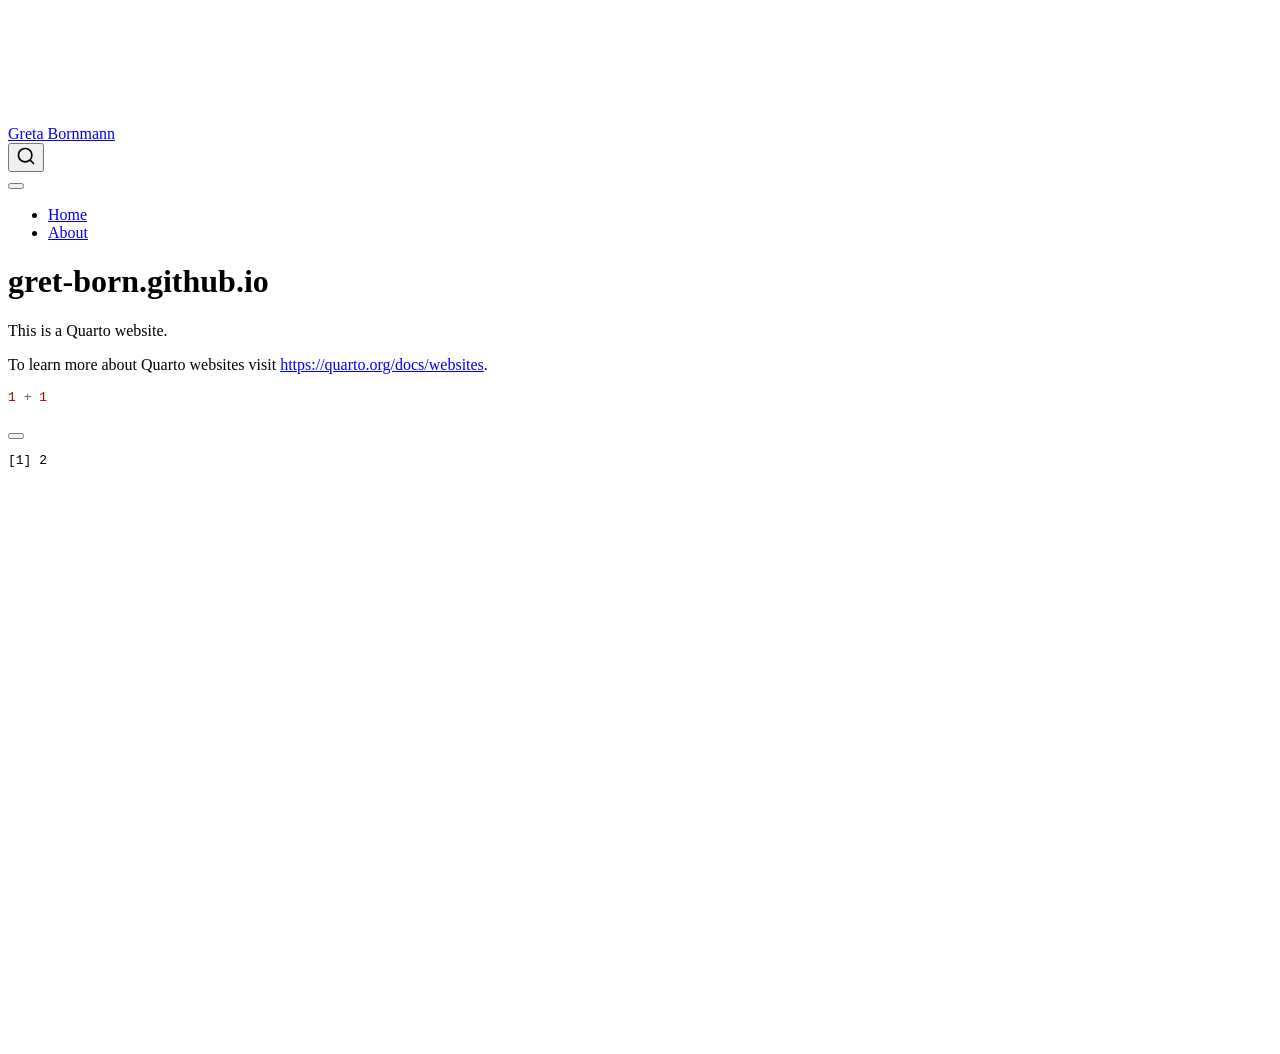
==== docs/index.html @ 723dad9a "Initial commit" ====
<!DOCTYPE html>
<html xmlns="http://www.w3.org/1999/xhtml" lang="en" xml:lang="en"><head>

<meta charset="utf-8">
<meta name="generator" content="quarto-1.10.18">

<meta name="viewport" content="width=device-width, initial-scale=1.0, user-scalable=yes">


<title>gret-born.github.io – Greta Bornmann</title>
<style>
/* Default styles provided by pandoc.
** See https://pandoc.org/MANUAL.html#variables-for-html for config info.
*/
span.smallcaps{font-variant: small-caps;}
div.columns{display: flex; gap: 1.5em;}
div.column{flex: auto;}
@media screen {
div.columns{gap: min(4vw, 1.5em);}
div.column{overflow-x: auto;}
}
div.hanging-indent{margin-left: 1.5em; text-indent: -1.5em;}
ul.task-list{list-style: none;}
ul.task-list li input[type="checkbox"] {
  width: 0.8em;
  margin: 0 0.8em 0.2em -1em; /* quarto-specific, see https://github.com/quarto-dev/quarto-cli/issues/4556 */ 
  vertical-align: middle;
}
/* CSS for syntax highlighting */
html { -webkit-text-size-adjust: 100%; }
pre > code.sourceCode { white-space: pre; position: relative; }
pre > code.sourceCode > span { display: inline-block; line-height: 1.25; }
pre > code.sourceCode > span:empty { height: 1.2em; }
.sourceCode { overflow: visible; }
code.sourceCode > span { color: inherit; text-decoration: inherit; }
div.sourceCode { margin: 1em 0; }
pre.sourceCode { margin: 0; }
@media screen {
div.sourceCode { overflow: auto; }
}
@media print {
pre > code.sourceCode { white-space: pre-wrap; }
pre > code.sourceCode > span { text-indent: -5em; padding-left: 5em; }
}
pre.numberSource code
  { counter-reset: source-line 0; }
pre.numberSource code > span
  { position: relative; left: -4em; counter-increment: source-line; }
pre.numberSource code > span > a:first-child::before
  { content: counter(source-line);
    position: relative; left: -1em; text-align: right; vertical-align: baseline;
    border: none; display: inline-block;
    -webkit-touch-callout: none; -webkit-user-select: none;
    -khtml-user-select: none; -moz-user-select: none;
    -ms-user-select: none; user-select: none;
    padding: 0 4px; width: 4em;
  }
pre.numberSource { margin-left: 3em;  padding-left: 4px; }
div.sourceCode
  {   }
@media screen {
pre > code.sourceCode > span > a:first-child::before { text-decoration: underline; }
}
</style>


<script src="site_libs/quarto-nav/quarto-nav.js"></script>
<script src="site_libs/quarto-nav/headroom.min.js"></script>
<script src="site_libs/clipboard/clipboard.min.js"></script>
<script src="site_libs/quarto-search/autocomplete.umd.js"></script>
<script src="site_libs/quarto-search/fuse.min.js"></script>
<script src="site_libs/quarto-search/quarto-search.js"></script>
<meta name="quarto:offset" content="./">
<script src="site_libs/quarto-html/quarto.js" type="module"></script>
<script src="site_libs/quarto-html/tabsets/tabsets.js" type="module"></script>
<script src="site_libs/quarto-html/popper.min.js"></script>
<script src="site_libs/quarto-html/tippy.umd.min.js"></script>
<script src="site_libs/quarto-html/anchor.min.js"></script>
<link href="site_libs/quarto-html/tippy.css" rel="stylesheet">
<link href="site_libs/quarto-html/quarto-syntax-highlighting-64a204ab8560d761af7679ceaba22944.css" rel="stylesheet" id="quarto-text-highlighting-styles">
<script src="site_libs/bootstrap/bootstrap.min.js"></script>
<link href="site_libs/bootstrap/bootstrap-icons.css" rel="stylesheet">
<link href="site_libs/bootstrap/bootstrap-172ba59bd5e0b52282274ba0c0cc16fc.min.css" rel="stylesheet" append-hash="true" id="quarto-bootstrap" data-mode="light">
<script id="quarto-search-options" type="application/json">{
  "location": "navbar",
  "copy-button": false,
  "collapse-after": 3,
  "panel-placement": "end",
  "type": "overlay",
  "limit": 50,
  "keyboard-shortcut": [
    "f",
    "/",
    "s"
  ],
  "show-item-context": false,
  "language": {
    "search-no-results-text": "No results",
    "search-matching-documents-text": "matching documents",
    "search-copy-link-title": "Copy link to search",
    "search-hide-matches-text": "Hide additional matches",
    "search-more-match-text": "more match in this document",
    "search-more-matches-text": "more matches in this document",
    "search-clear-button-title": "Clear",
    "search-text-placeholder": "",
    "search-detached-cancel-button-title": "Cancel",
    "search-submit-button-title": "Submit",
    "search-label": "Search"
  }
}</script>


<link rel="stylesheet" href="styles.css">
</head>

<body class="nav-fixed quarto-light">

<div id="quarto-search-results"></div>
  <header id="quarto-header" class="headroom fixed-top">
    <nav class="navbar navbar-expand-lg " data-bs-theme="dark">
      <div class="navbar-container container-fluid">
      <div class="navbar-brand-container mx-auto">
    <a class="navbar-brand" href="./index.html">
    <span class="navbar-title">Greta Bornmann</span>
    </a>
  </div>
            <div id="quarto-search" class="" title="Search"></div>
          <button class="navbar-toggler" type="button" data-bs-toggle="collapse" data-bs-target="#navbarCollapse" aria-controls="navbarCollapse" role="menu" aria-expanded="false" aria-label="Toggle navigation" onclick="if (window.quartoToggleHeadroom) { window.quartoToggleHeadroom(); }">
  <span class="navbar-toggler-icon"></span>
</button>
          <div class="collapse navbar-collapse" id="navbarCollapse">
            <ul class="navbar-nav navbar-nav-scroll me-auto">
  <li class="nav-item">
    <a class="nav-link active" href="./index.html" aria-current="page"> 
<span class="menu-text">Home</span></a>
  </li>  
  <li class="nav-item">
    <a class="nav-link" href="./about.html"> 
<span class="menu-text">About</span></a>
  </li>  
</ul>
          </div> <!-- /navcollapse -->
            <div class="quarto-navbar-tools">
</div>
      </div> <!-- /container-fluid -->
    </nav>
</header>
<!-- content -->
<div id="quarto-content" class="quarto-container page-columns page-rows-contents page-layout-article page-navbar">
<!-- sidebar -->
<!-- margin-sidebar -->
    <div id="quarto-margin-sidebar" class="sidebar margin-sidebar zindex-bottom">
        
    </div>
<!-- main -->
<main class="content" id="quarto-document-content">

<header id="title-block-header" class="quarto-title-block default">
<div class="quarto-title">
<h1 class="title">gret-born.github.io</h1>
</div>



<div class="quarto-title-meta">

    
  
    
  </div>
  


</header>


<p>This is a Quarto website.</p>
<p>To learn more about Quarto websites visit <a href="https://quarto.org/docs/websites" class="uri">https://quarto.org/docs/websites</a>.</p>
<div class="cell">
<div class="code-copy-outer-scaffold"><div class="sourceCode cell-code" id="cb1"><pre class="sourceCode r code-with-copy"><code class="sourceCode r"><span id="cb1-1"><a href="#cb1-1" aria-hidden="true" tabindex="-1"></a><span class="dv">1</span> <span class="sc">+</span> <span class="dv">1</span></span></code></pre></div><button title="Copy to Clipboard" class="code-copy-button"><i class="bi"></i></button></div>
<div class="cell-output cell-output-stdout">
<pre><code>[1] 2</code></pre>
</div>
</div>



</main> <!-- /main -->
<script id="quarto-html-after-body" type="application/javascript">
  window.document.addEventListener("DOMContentLoaded", function (event) {
    const icon = "";
    const anchorJS = new window.AnchorJS();
    anchorJS.options = {
      placement: 'right',
      icon: icon
    };
    anchorJS.add('.anchored');
    const isCodeAnnotation = (el) => {
      for (const clz of el.classList) {
        if (clz.startsWith('code-annotation-')) {                     
          return true;
        }
      }
      return false;
    }
    const onCopySuccess = function(e) {
      // button target
      const button = e.trigger;
      // don't keep focus
      button.blur();
      // flash "checked"
      button.classList.add('code-copy-button-checked');
      var currentTitle = button.getAttribute("title");
      button.setAttribute("title", "Copied!");
      let tooltip;
      if (window.bootstrap) {
        button.setAttribute("data-bs-toggle", "tooltip");
        button.setAttribute("data-bs-placement", "left");
        button.setAttribute("data-bs-title", "Copied!");
        tooltip = new bootstrap.Tooltip(button, 
          { trigger: "manual", 
            customClass: "code-copy-button-tooltip",
            offset: [0, -8]});
        tooltip.show();    
      }
      setTimeout(function() {
        if (tooltip) {
          tooltip.hide();
          button.removeAttribute("data-bs-title");
          button.removeAttribute("data-bs-toggle");
          button.removeAttribute("data-bs-placement");
        }
        button.setAttribute("title", currentTitle);
        button.classList.remove('code-copy-button-checked');
      }, 1000);
      // clear code selection
      e.clearSelection();
    }
    const getTextToCopy = function(trigger) {
      const outerScaffold = trigger.parentElement.cloneNode(true);
      const codeEl = outerScaffold.querySelector('code');
      for (const childEl of codeEl.children) {
        if (isCodeAnnotation(childEl)) {
          childEl.remove();
        }
      }
      return codeEl.innerText;
    }
    const clipboard = new window.ClipboardJS('.code-copy-button:not([data-in-quarto-modal])', {
      text: getTextToCopy
    });
    clipboard.on('success', onCopySuccess);
    if (window.document.getElementById('quarto-embedded-source-code-modal')) {
      const clipboardModal = new window.ClipboardJS('.code-copy-button[data-in-quarto-modal]', {
        text: getTextToCopy,
        container: window.document.getElementById('quarto-embedded-source-code-modal')
      });
      clipboardModal.on('success', onCopySuccess);
    }
      var localhostRegex = new RegExp(/^(?:http|https):\/\/localhost\:?[0-9]*\//);
      var mailtoRegex = new RegExp(/^mailto:/);
        var filterRegex = new RegExp('/' + window.location.host + '/');
      var isInternal = (href) => {
          return filterRegex.test(href) || localhostRegex.test(href) || mailtoRegex.test(href);
      }
      // Inspect non-navigation links and adorn them if external
     var links = window.document.querySelectorAll('a[href]:not(.nav-link):not(.navbar-brand):not(.toc-action):not(.sidebar-link):not(.sidebar-item-toggle):not(.pagination-link):not(.no-external):not([aria-hidden]):not(.dropdown-item):not(.quarto-navigation-tool):not(.about-link)');
      for (var i=0; i<links.length; i++) {
        const link = links[i];
        if (!isInternal(link.href)) {
          // undo the damage that might have been done by quarto-nav.js in the case of
          // links that we want to consider external
          if (link.dataset.originalHref !== undefined) {
            link.href = link.dataset.originalHref;
          }
        }
      }
    function tippyHover(el, contentFn, onTriggerFn, onUntriggerFn) {
      const config = {
        allowHTML: true,
        maxWidth: 500,
        delay: 100,
        arrow: false,
        appendTo: function(el) {
            return el.parentElement;
        },
        interactive: true,
        interactiveBorder: 10,
        theme: 'quarto',
        placement: 'bottom-start',
      };
      if (contentFn) {
        config.content = contentFn;
      }
      if (onTriggerFn) {
        config.onTrigger = onTriggerFn;
      }
      if (onUntriggerFn) {
        config.onUntrigger = onUntriggerFn;
      }
      window.tippy(el, config); 
    }
    const noterefs = window.document.querySelectorAll('a[role="doc-noteref"]');
    for (var i=0; i<noterefs.length; i++) {
      const ref = noterefs[i];
      tippyHover(ref, function() {
        // use id or data attribute instead here
        let href = ref.getAttribute('data-footnote-href') || ref.getAttribute('href');
        try { href = new URL(href).hash; } catch {}
        const id = href.replace(/^#\/?/, "");
        const note = window.document.getElementById(id);
        if (note) {
          return note.innerHTML;
        } else {
          return "";
        }
      });
    }
    const xrefs = window.document.querySelectorAll('a.quarto-xref');
    const processXRef = (id, note) => {
      // Strip column container classes
      const stripColumnClz = (el) => {
        el.classList.remove("page-full", "page-columns");
        if (el.children) {
          for (const child of el.children) {
            stripColumnClz(child);
          }
        }
      }
      stripColumnClz(note)
      if (id === null || id.startsWith('sec-')) {
        // Special case sections, only their first couple elements
        const container = document.createElement("div");
        if (note.children && note.children.length > 2) {
          container.appendChild(note.children[0].cloneNode(true));
          for (let i = 1; i < note.children.length; i++) {
            const child = note.children[i];
            if (child.tagName === "P" && child.innerText === "") {
              continue;
            } else {
              container.appendChild(child.cloneNode(true));
              break;
            }
          }
          if (window.Quarto?.typesetMath) {
            window.Quarto.typesetMath(container);
          }
          return container.innerHTML
        } else {
          if (window.Quarto?.typesetMath) {
            window.Quarto.typesetMath(note);
          }
          return note.innerHTML;
        }
      } else {
        // Remove any anchor links if they are present
        const anchorLink = note.querySelector('a.anchorjs-link');
        if (anchorLink) {
          anchorLink.remove();
        }
        if (window.Quarto?.typesetMath) {
          window.Quarto.typesetMath(note);
        }
        if (note.classList.contains("callout")) {
          return note.outerHTML;
        } else {
          return note.innerHTML;
        }
      }
    }
    for (var i=0; i<xrefs.length; i++) {
      const xref = xrefs[i];
      tippyHover(xref, undefined, function(instance) {
        instance.disable();
        let url = xref.getAttribute('href');
        let hash = undefined; 
        if (url.startsWith('#')) {
          hash = url;
        } else {
          try { hash = new URL(url).hash; } catch {}
        }
        if (hash) {
          const id = hash.replace(/^#\/?/, "");
          const note = window.document.getElementById(id);
          if (note !== null) {
            try {
              const html = processXRef(id, note.cloneNode(true));
              instance.setContent(html);
            } finally {
              instance.enable();
              instance.show();
            }
          } else {
            // See if we can fetch this
            fetch(url.split('#')[0])
            .then(res => res.text())
            .then(html => {
              const parser = new DOMParser();
              const htmlDoc = parser.parseFromString(html, "text/html");
              const note = htmlDoc.getElementById(id);
              if (note !== null) {
                const html = processXRef(id, note);
                instance.setContent(html);
              } 
            }).finally(() => {
              instance.enable();
              instance.show();
            });
          }
        } else {
          // See if we can fetch a full url (with no hash to target)
          // This is a special case and we should probably do some content thinning / targeting
          fetch(url)
          .then(res => res.text())
          .then(html => {
            const parser = new DOMParser();
            const htmlDoc = parser.parseFromString(html, "text/html");
            const note = htmlDoc.querySelector('main.content');
            if (note !== null) {
              // This should only happen for chapter cross references
              // (since there is no id in the URL)
              // remove the first header
              if (note.children.length > 0 && note.children[0].tagName === "HEADER") {
                note.children[0].remove();
              }
              const html = processXRef(null, note);
              instance.setContent(html);
            } 
          }).finally(() => {
            instance.enable();
            instance.show();
          });
        }
      }, function(instance) {
      });
    }
        let selectedAnnoteEl;
        const selectorForAnnotation = ( cell, annotation) => {
          let cellAttr = 'data-code-cell="' + cell + '"';
          let lineAttr = 'data-code-annotation="' +  annotation + '"';
          const selector = 'span[' + cellAttr + '][' + lineAttr + ']';
          return selector;
        }
        const selectCodeLines = (annoteEl) => {
          const doc = window.document;
          const targetCell = annoteEl.getAttribute("data-target-cell");
          const targetAnnotation = annoteEl.getAttribute("data-target-annotation");
          const annoteSpan = window.document.querySelector(selectorForAnnotation(targetCell, targetAnnotation));
          const lines = annoteSpan.getAttribute("data-code-lines").split(",");
          const lineIds = lines.map((line) => {
            return targetCell + "-" + line;
          })
          let top = null;
          let height = null;
          let parent = null;
          if (lineIds.length > 0) {
              //compute the position of the single el (top and bottom and make a div)
              const el = window.document.getElementById(lineIds[0]);
              top = el.offsetTop;
              height = el.offsetHeight;
              parent = el.parentElement.parentElement;
            if (lineIds.length > 1) {
              const lastEl = window.document.getElementById(lineIds[lineIds.length - 1]);
              const bottom = lastEl.offsetTop + lastEl.offsetHeight;
              height = bottom - top;
            }
            if (top !== null && height !== null && parent !== null) {
              // cook up a div (if necessary) and position it 
              let div = window.document.getElementById("code-annotation-line-highlight");
              if (div === null) {
                div = window.document.createElement("div");
                div.setAttribute("id", "code-annotation-line-highlight");
                div.style.position = 'absolute';
                parent.appendChild(div);
              }
              div.style.top = top - 2 + "px";
              div.style.height = height + 4 + "px";
              div.style.left = 0;
              let gutterDiv = window.document.getElementById("code-annotation-line-highlight-gutter");
              if (gutterDiv === null) {
                gutterDiv = window.document.createElement("div");
                gutterDiv.setAttribute("id", "code-annotation-line-highlight-gutter");
                gutterDiv.style.position = 'absolute';
                const codeCell = window.document.getElementById(targetCell);
                const gutter = codeCell.querySelector('.code-annotation-gutter');
                gutter.appendChild(gutterDiv);
              }
              gutterDiv.style.top = top - 2 + "px";
              gutterDiv.style.height = height + 4 + "px";
            }
            selectedAnnoteEl = annoteEl;
          }
        };
        const unselectCodeLines = () => {
          const elementsIds = ["code-annotation-line-highlight", "code-annotation-line-highlight-gutter"];
          elementsIds.forEach((elId) => {
            const div = window.document.getElementById(elId);
            if (div) {
              div.remove();
            }
          });
          selectedAnnoteEl = undefined;
        };
          // Handle positioning of the toggle
      window.addEventListener(
        "resize",
        throttle(() => {
          elRect = undefined;
          if (selectedAnnoteEl) {
            selectCodeLines(selectedAnnoteEl);
          }
        }, 10)
      );
      function throttle(fn, ms) {
      let throttle = false;
      let timer;
        return (...args) => {
          if(!throttle) { // first call gets through
              fn.apply(this, args);
              throttle = true;
          } else { // all the others get throttled
              if(timer) clearTimeout(timer); // cancel #2
              timer = setTimeout(() => {
                fn.apply(this, args);
                timer = throttle = false;
              }, ms);
          }
        };
      }
        // Attach click handler to the DT
        const annoteDls = window.document.querySelectorAll('dt[data-target-cell]');
        for (const annoteDlNode of annoteDls) {
          annoteDlNode.addEventListener('click', (event) => {
            const clickedEl = event.target;
            if (clickedEl !== selectedAnnoteEl) {
              unselectCodeLines();
              const activeEl = window.document.querySelector('dt[data-target-cell].code-annotation-active');
              if (activeEl) {
                activeEl.classList.remove('code-annotation-active');
              }
              selectCodeLines(clickedEl);
              clickedEl.classList.add('code-annotation-active');
            } else {
              // Unselect the line
              unselectCodeLines();
              clickedEl.classList.remove('code-annotation-active');
            }
          });
        }
    const findCites = (el) => {
      const parentEl = el.parentElement;
      if (parentEl) {
        const cites = parentEl.dataset.cites;
        if (cites) {
          return {
            el,
            cites: cites.split(' ')
          };
        } else {
          return findCites(el.parentElement)
        }
      } else {
        return undefined;
      }
    };
    var bibliorefs = window.document.querySelectorAll('a[role="doc-biblioref"]');
    for (var i=0; i<bibliorefs.length; i++) {
      const ref = bibliorefs[i];
      const citeInfo = findCites(ref);
      if (citeInfo) {
        tippyHover(citeInfo.el, function() {
          var popup = window.document.createElement('div');
          citeInfo.cites.forEach(function(cite) {
            var citeDiv = window.document.createElement('div');
            citeDiv.classList.add('hanging-indent');
            citeDiv.classList.add('csl-entry');
            var biblioDiv = window.document.getElementById('ref-' + cite);
            if (biblioDiv) {
              citeDiv.innerHTML = biblioDiv.innerHTML;
            }
            popup.appendChild(citeDiv);
          });
          return popup.innerHTML;
        });
      }
    }
  });
  </script>
</div> <!-- /content -->




</body></html>
---- docs/site_libs/quarto-html/tippy.css ----
.tippy-box[data-animation=fade][data-state=hidden]{opacity:0}[data-tippy-root]{max-width:calc(100vw - 10px)}.tippy-box{position:relative;background-color:#333;color:#fff;border-radius:4px;font-size:14px;line-height:1.4;white-space:normal;outline:0;transition-property:transform,visibility,opacity}.tippy-box[data-placement^=top]>.tippy-arrow{bottom:0}.tippy-box[data-placement^=top]>.tippy-arrow:before{bottom:-7px;left:0;border-width:8px 8px 0;border-top-color:initial;transform-origin:center top}.tippy-box[data-placement^=bottom]>.tippy-arrow{top:0}.tippy-box[data-placement^=bottom]>.tippy-arrow:before{top:-7px;left:0;border-width:0 8px 8px;border-bottom-color:initial;transform-origin:center bottom}.tippy-box[data-placement^=left]>.tippy-arrow{right:0}.tippy-box[data-placement^=left]>.tippy-arrow:before{border-width:8px 0 8px 8px;border-left-color:initial;right:-7px;transform-origin:center left}.tippy-box[data-placement^=right]>.tippy-arrow{left:0}.tippy-box[data-placement^=right]>.tippy-arrow:before{left:-7px;border-width:8px 8px 8px 0;border-right-color:initial;transform-origin:center right}.tippy-box[data-inertia][data-state=visible]{transition-timing-function:cubic-bezier(.54,1.5,.38,1.11)}.tippy-arrow{width:16px;height:16px;color:#333}.tippy-arrow:before{content:"";position:absolute;border-color:transparent;border-style:solid}.tippy-content{position:relative;padding:5px 9px;z-index:1}
---- docs/site_libs/quarto-html/quarto-syntax-highlighting-64a204ab8560d761af7679ceaba22944.css ----
/* quarto syntax highlight colors */
:root {
  --quarto-hl-ot-color: #003B4F;
  --quarto-hl-at-color: #657422;
  --quarto-hl-ss-color: #20794D;
  --quarto-hl-an-color: #5E5E5E;
  --quarto-hl-fu-color: #4758AB;
  --quarto-hl-st-color: #20794D;
  --quarto-hl-cf-color: #003B4F;
  --quarto-hl-op-color: #5E5E5E;
  --quarto-hl-er-color: #AD0000;
  --quarto-hl-bn-color: #AD0000;
  --quarto-hl-al-color: #AD0000;
  --quarto-hl-va-color: #111111;
  --quarto-hl-bu-color: inherit;
  --quarto-hl-ex-color: inherit;
  --quarto-hl-pp-color: #AD0000;
  --quarto-hl-in-color: #5E5E5E;
  --quarto-hl-vs-color: #20794D;
  --quarto-hl-wa-color: #5E5E5E;
  --quarto-hl-do-color: #5E5E5E;
  --quarto-hl-im-color: #00769E;
  --quarto-hl-ch-color: #20794D;
  --quarto-hl-dt-color: #AD0000;
  --quarto-hl-fl-color: #AD0000;
  --quarto-hl-co-color: #5E5E5E;
  --quarto-hl-cv-color: #5E5E5E;
  --quarto-hl-cn-color: #8f5902;
  --quarto-hl-sc-color: #5E5E5E;
  --quarto-hl-dv-color: #AD0000;
  --quarto-hl-kw-color: #003B4F;
}

/* other quarto variables */
:root {
  --quarto-font-monospace: SFMono-Regular, Menlo, Monaco, Consolas, "Liberation Mono", "Courier New", monospace;
}

/* syntax highlight based on Pandoc's rules */
pre > code.sourceCode > span {
  color: #003B4F;
}

code.sourceCode > span {
  color: #003B4F;
}

div.sourceCode,
div.sourceCode pre.sourceCode {
  color: #003B4F;
}

/* Normal */
code span {
  color: #003B4F;
}

/* Alert */
code span.al {
  color: #AD0000;
  font-style: inherit;
}

/* Annotation */
code span.an {
  color: #5E5E5E;
  font-style: inherit;
}

/* Attribute */
code span.at {
  color: #657422;
  font-style: inherit;
}

/* BaseN */
code span.bn {
  color: #AD0000;
  font-style: inherit;
}

/* BuiltIn */
code span.bu {
  font-style: inherit;
}

/* ControlFlow */
code span.cf {
  color: #003B4F;
  font-weight: bold;
  font-style: inherit;
}

/* Char */
code span.ch {
  color: #20794D;
  font-style: inherit;
}

/* Constant */
code span.cn {
  color: #8f5902;
  font-style: inherit;
}

/* Comment */
code span.co {
  color: #5E5E5E;
  font-style: inherit;
}

/* CommentVar */
code span.cv {
  color: #5E5E5E;
  font-style: italic;
}

/* Documentation */
code span.do {
  color: #5E5E5E;
  font-style: italic;
}

/* DataType */
code span.dt {
  color: #AD0000;
  font-style: inherit;
}

/* DecVal */
code span.dv {
  color: #AD0000;
  font-style: inherit;
}

/* Error */
code span.er {
  color: #AD0000;
  font-style: inherit;
}

/* Extension */
code span.ex {
  font-style: inherit;
}

/* Float */
code span.fl {
  color: #AD0000;
  font-style: inherit;
}

/* Function */
code span.fu {
  color: #4758AB;
  font-style: inherit;
}

/* Import */
code span.im {
  color: #00769E;
  font-style: inherit;
}

/* Information */
code span.in {
  color: #5E5E5E;
  font-style: inherit;
}

/* Keyword */
code span.kw {
  color: #003B4F;
  font-weight: bold;
  font-style: inherit;
}

/* Operator */
code span.op {
  color: #5E5E5E;
  font-style: inherit;
}

/* Other */
code span.ot {
  color: #003B4F;
  font-style: inherit;
}

/* Preprocessor */
code span.pp {
  color: #AD0000;
  font-style: inherit;
}

/* SpecialChar */
code span.sc {
  color: #5E5E5E;
  font-style: inherit;
}

/* SpecialString */
code span.ss {
  color: #20794D;
  font-style: inherit;
}

/* String */
code span.st {
  color: #20794D;
  font-style: inherit;
}

/* Variable */
code span.va {
  color: #111111;
  font-style: inherit;
}

/* VerbatimString */
code span.vs {
  color: #20794D;
  font-style: inherit;
}

/* Warning */
code span.wa {
  color: #5E5E5E;
  font-style: italic;
}

.prevent-inlining {
  content: "</";
}

/*# sourceMappingURL=9d8d5bb603a83b8298b89080a598c93b.css.map */
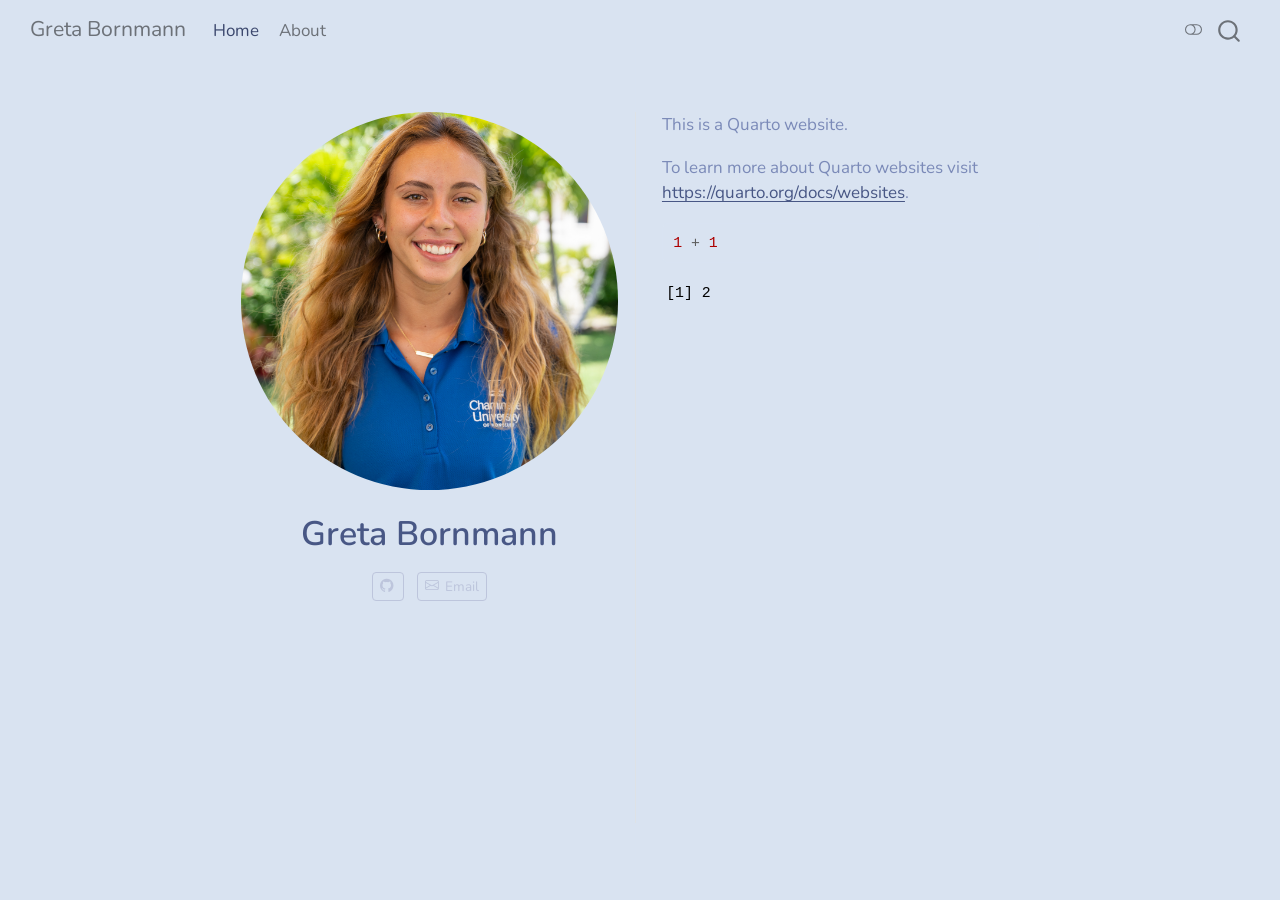
==== commit a9d152eb: "update 10/21" ====
--- a/docs/index.html
+++ b/docs/index.html
@@ -7,7 +7,7 @@
 <meta name="viewport" content="width=device-width, initial-scale=1.0, user-scalable=yes">
 
 
-<title>gret-born.github.io – Greta Bornmann</title>
+<title>Greta Bornmann</title>
 <style>
 /* Default styles provided by pandoc.
 ** See https://pandoc.org/MANUAL.html#variables-for-html for config info.
@@ -75,12 +75,15 @@
 <script src="site_libs/quarto-html/tabsets/tabsets.js" type="module"></script>
 <script src="site_libs/quarto-html/popper.min.js"></script>
 <script src="site_libs/quarto-html/tippy.umd.min.js"></script>
-<script src="site_libs/quarto-html/anchor.min.js"></script>
 <link href="site_libs/quarto-html/tippy.css" rel="stylesheet">
-<link href="site_libs/quarto-html/quarto-syntax-highlighting-64a204ab8560d761af7679ceaba22944.css" rel="stylesheet" id="quarto-text-highlighting-styles">
+<link href="site_libs/quarto-html/quarto-syntax-highlighting-64a204ab8560d761af7679ceaba22944.css" rel="stylesheet" class="quarto-color-scheme" id="quarto-text-highlighting-styles">
+<link href="site_libs/quarto-html/quarto-syntax-highlighting-dark-b85bc7c33db8c58e0ec93c3465666fed.css" rel="stylesheet" class="quarto-color-scheme quarto-color-alternate" id="quarto-text-highlighting-styles">
+<link href="site_libs/quarto-html/quarto-syntax-highlighting-64a204ab8560d761af7679ceaba22944.css" rel="stylesheet" class="quarto-color-scheme-extra" id="quarto-text-highlighting-styles">
 <script src="site_libs/bootstrap/bootstrap.min.js"></script>
 <link href="site_libs/bootstrap/bootstrap-icons.css" rel="stylesheet">
-<link href="site_libs/bootstrap/bootstrap-172ba59bd5e0b52282274ba0c0cc16fc.min.css" rel="stylesheet" append-hash="true" id="quarto-bootstrap" data-mode="light">
+<link href="site_libs/bootstrap/bootstrap-d75ee4a9bff95e00ed5a6c28d82edab7.min.css" rel="stylesheet" append-hash="true" class="quarto-color-scheme" id="quarto-bootstrap" data-mode="light">
+<link href="site_libs/bootstrap/bootstrap-dark-dc6595b706c70f9c1be6ead1ee7c2237.min.css" rel="stylesheet" append-hash="true" class="quarto-color-scheme quarto-color-alternate" id="quarto-bootstrap" data-mode="dark">
+<link href="site_libs/bootstrap/bootstrap-d75ee4a9bff95e00ed5a6c28d82edab7.min.css" rel="stylesheet" append-hash="true" class="quarto-color-scheme-extra" id="quarto-bootstrap" data-mode="light">
 <script id="quarto-search-options" type="application/json">{
   "location": "navbar",
   "copy-button": false,
@@ -113,7 +116,169 @@
 <link rel="stylesheet" href="styles.css">
 </head>
 
-<body class="nav-fixed quarto-light">
+<body class="nav-fixed fullcontent quarto-light"><script id="quarto-html-before-body" type="application/javascript">
+    const toggleBodyColorMode = (bsSheetEl) => {
+      const mode = bsSheetEl.getAttribute("data-mode");
+      const bodyEl = window.document.querySelector("body");
+      if (mode === "dark") {
+        bodyEl.classList.add("quarto-dark");
+        bodyEl.classList.remove("quarto-light");
+      } else {
+        bodyEl.classList.add("quarto-light");
+        bodyEl.classList.remove("quarto-dark");
+      }
+    }
+    const toggleBodyColorPrimary = () => {
+      const bsSheetEl = window.document.querySelector("link#quarto-bootstrap:not([rel=disabled-stylesheet])");
+      if (bsSheetEl) {
+        toggleBodyColorMode(bsSheetEl);
+      }
+    }
+    const setColorSchemeToggle = (alternate) => {
+      const toggles = window.document.querySelectorAll('.quarto-color-scheme-toggle');
+      for (let i=0; i < toggles.length; i++) {
+        const toggle = toggles[i];
+        if (toggle) {
+          if (alternate) {
+            toggle.classList.add("alternate");
+          } else {
+            toggle.classList.remove("alternate");
+          }
+        }
+      }
+    };
+    const toggleColorMode = (alternate) => {
+      // Switch the stylesheets
+      const primaryStylesheets = window.document.querySelectorAll('link.quarto-color-scheme:not(.quarto-color-alternate)');
+      const alternateStylesheets = window.document.querySelectorAll('link.quarto-color-scheme.quarto-color-alternate');
+      manageTransitions('#quarto-margin-sidebar .nav-link', false);
+      if (alternate) {
+        // note: dark is layered on light, we don't disable primary!
+        enableStylesheet(alternateStylesheets);
+        for (const sheetNode of alternateStylesheets) {
+          if (sheetNode.id === "quarto-bootstrap") {
+            toggleBodyColorMode(sheetNode);
+          }
+        }
+      } else {
+        disableStylesheet(alternateStylesheets);
+        enableStylesheet(primaryStylesheets)
+        toggleBodyColorPrimary();
+      }
+      manageTransitions('#quarto-margin-sidebar .nav-link', true);
+      // Switch the toggles
+      setColorSchemeToggle(alternate)
+      // Hack to workaround the fact that safari doesn't
+      // properly recolor the scrollbar when toggling (#1455)
+      if (navigator.userAgent.indexOf('Safari') > 0 && navigator.userAgent.indexOf('Chrome') == -1) {
+        manageTransitions("body", false);
+        window.scrollTo(0, 1);
+        setTimeout(() => {
+          window.scrollTo(0, 0);
+          manageTransitions("body", true);
+        }, 40);
+      }
+    }
+    const disableStylesheet = (stylesheets) => {
+      for (let i=0; i < stylesheets.length; i++) {
+        const stylesheet = stylesheets[i];
+        stylesheet.rel = 'disabled-stylesheet';
+      }
+    }
+    const enableStylesheet = (stylesheets) => {
+      for (let i=0; i < stylesheets.length; i++) {
+        const stylesheet = stylesheets[i];
+        if(stylesheet.rel !== 'stylesheet') { // for Chrome, which will still FOUC without this check
+          stylesheet.rel = 'stylesheet';
+        }
+      }
+    }
+    const manageTransitions = (selector, allowTransitions) => {
+      const els = window.document.querySelectorAll(selector);
+      for (let i=0; i < els.length; i++) {
+        const el = els[i];
+        if (allowTransitions) {
+          el.classList.remove('notransition');
+        } else {
+          el.classList.add('notransition');
+        }
+      }
+    }
+    const isFileUrl = () => {
+      return window.location.protocol === 'file:';
+    }
+    const hasAlternateSentinel = () => {
+      let styleSentinel = getColorSchemeSentinel();
+      if (styleSentinel !== null) {
+        return styleSentinel === "alternate";
+      } else {
+        return false;
+      }
+    }
+    const setStyleSentinel = (alternate) => {
+      const value = alternate ? "alternate" : "default";
+      if (!isFileUrl()) {
+        window.localStorage.setItem("quarto-color-scheme", value);
+      } else {
+        localAlternateSentinel = value;
+      }
+    }
+    const getColorSchemeSentinel = () => {
+      if (!isFileUrl()) {
+        const storageValue = window.localStorage.getItem("quarto-color-scheme");
+        return storageValue != null ? storageValue : localAlternateSentinel;
+      } else {
+        return localAlternateSentinel;
+      }
+    }
+    const toggleGiscusIfUsed = (isAlternate, darkModeDefault) => {
+      const baseTheme = document.querySelector('#giscus-base-theme')?.value ?? 'light';
+      const alternateTheme = document.querySelector('#giscus-alt-theme')?.value ?? 'dark';
+      let newTheme = '';
+      if(authorPrefersDark) {
+        newTheme = isAlternate ? baseTheme : alternateTheme;
+      } else {
+        newTheme = isAlternate ? alternateTheme : baseTheme;
+      }
+      const changeGiscusTheme = () => {
+        // From: https://github.com/giscus/giscus/issues/336
+        const sendMessage = (message) => {
+          const iframe = document.querySelector('iframe.giscus-frame');
+          if (!iframe) return;
+          iframe.contentWindow.postMessage({ giscus: message }, 'https://giscus.app');
+        }
+        sendMessage({
+          setConfig: {
+            theme: newTheme
+          }
+        });
+      }
+      const isGiscussLoaded = window.document.querySelector('iframe.giscus-frame') !== null;
+      if (isGiscussLoaded) {
+        changeGiscusTheme();
+      }
+    };
+    const authorPrefersDark = false;
+    const darkModeDefault = authorPrefersDark;
+      document.querySelector('link#quarto-text-highlighting-styles.quarto-color-scheme-extra').rel = 'disabled-stylesheet';
+      document.querySelector('link#quarto-bootstrap.quarto-color-scheme-extra').rel = 'disabled-stylesheet';
+    let localAlternateSentinel = darkModeDefault ? 'alternate' : 'default';
+    // Dark / light mode switch
+    window.quartoToggleColorScheme = () => {
+      // Read the current dark / light value
+      let toAlternate = !hasAlternateSentinel();
+      toggleColorMode(toAlternate);
+      setStyleSentinel(toAlternate);
+      toggleGiscusIfUsed(toAlternate, darkModeDefault);
+      window.dispatchEvent(new Event('resize'));
+    };
+    // Switch to dark mode if need be
+    if (hasAlternateSentinel()) {
+      toggleColorMode(true);
+    } else {
+      toggleColorMode(false);
+    }
+  </script>
 
 <div id="quarto-search-results"></div>
   <header id="quarto-header" class="headroom fixed-top">
@@ -141,6 +306,7 @@
 </ul>
           </div> <!-- /navcollapse -->
             <div class="quarto-navbar-tools">
+  <a href="" class="quarto-color-scheme-toggle quarto-navigation-tool  px-1" onclick="window.quartoToggleColorScheme(); return false;" title="Toggle dark mode"><i class="bi"></i></a>
 </div>
       </div> <!-- /container-fluid -->
     </nav>
@@ -149,30 +315,31 @@
 <div id="quarto-content" class="quarto-container page-columns page-rows-contents page-layout-article page-navbar">
 <!-- sidebar -->
 <!-- margin-sidebar -->
-    <div id="quarto-margin-sidebar" class="sidebar margin-sidebar zindex-bottom">
-        
-    </div>
+    
 <!-- main -->
-<main class="content" id="quarto-document-content">
-
+<div class="quarto-about-trestles">
+  <div class="about-entity">
+    <img src="media/Greta.Headshot (1).jpg" class="about-image
+  round " style="height: 10cm; width: 10cm;">
 <header id="title-block-header" class="quarto-title-block default">
 <div class="quarto-title">
-<h1 class="title">gret-born.github.io</h1>
+<h1 class="title">Greta Bornmann</h1>
 </div>
-
-
-
 <div class="quarto-title-meta">
-
-    
-  
-    
   </div>
-  
-
-
 </header>
-
+    <div class="about-links">
+  <a href="https://github.com/gret-born" class="about-link" rel="" target="blank">
+    <i class="bi bi-github"></i>
+     <span class="about-link-text"></span>
+  </a>
+  <a href="mailto:gretabornmann277@gmail.com" class="about-link" rel="" target="">
+    <i class="bi bi-envelope"></i>
+     <span class="about-link-text">Email</span>
+  </a>
+</div>
+  </div>
+  <div class="about-contents"><main class="content" id="quarto-document-content">
 
 <p>This is a Quarto website.</p>
 <p>To learn more about Quarto websites visit <a href="https://quarto.org/docs/websites" class="uri">https://quarto.org/docs/websites</a>.</p>
@@ -184,17 +351,24 @@
 </div>
 
 
-
-</main> <!-- /main -->
+</main></div>
+</div>
+ <!-- /main -->
 <script id="quarto-html-after-body" type="application/javascript">
   window.document.addEventListener("DOMContentLoaded", function (event) {
-    const icon = "";
-    const anchorJS = new window.AnchorJS();
-    anchorJS.options = {
-      placement: 'right',
-      icon: icon
-    };
-    anchorJS.add('.anchored');
+    // Ensure there is a toggle, if there isn't float one in the top right
+    if (window.document.querySelector('.quarto-color-scheme-toggle') === null) {
+      const a = window.document.createElement('a');
+      a.classList.add('top-right');
+      a.classList.add('quarto-color-scheme-toggle');
+      a.href = "";
+      a.onclick = function() { try { window.quartoToggleColorScheme(); } catch {} return false; };
+      const i = window.document.createElement("i");
+      i.classList.add('bi');
+      a.appendChild(i);
+      window.document.body.appendChild(a);
+    }
+    setColorSchemeToggle(hasAlternateSentinel())
     const isCodeAnnotation = (el) => {
       for (const clz of el.classList) {
         if (clz.startsWith('code-annotation-')) {                     
--- a/docs/site_libs/quarto-html/quarto-syntax-highlighting-dark-b85bc7c33db8c58e0ec93c3465666fed.css
+++ b/docs/site_libs/quarto-html/quarto-syntax-highlighting-dark-b85bc7c33db8c58e0ec93c3465666fed.css
@@ -0,0 +1,219 @@
+/* quarto syntax highlight colors */
+:root {
+  --quarto-hl-al-color: #f07178;
+  --quarto-hl-an-color: #d4d0ab;
+  --quarto-hl-at-color: #00e0e0;
+  --quarto-hl-bn-color: #d4d0ab;
+  --quarto-hl-bu-color: #abe338;
+  --quarto-hl-ch-color: #abe338;
+  --quarto-hl-co-color: #f8f8f2;
+  --quarto-hl-cv-color: #ffd700;
+  --quarto-hl-cn-color: #ffd700;
+  --quarto-hl-cf-color: #ffa07a;
+  --quarto-hl-dt-color: #ffa07a;
+  --quarto-hl-dv-color: #d4d0ab;
+  --quarto-hl-do-color: #f8f8f2;
+  --quarto-hl-er-color: #f07178;
+  --quarto-hl-ex-color: #00e0e0;
+  --quarto-hl-fl-color: #d4d0ab;
+  --quarto-hl-fu-color: #ffa07a;
+  --quarto-hl-im-color: #abe338;
+  --quarto-hl-in-color: #d4d0ab;
+  --quarto-hl-kw-color: #ffa07a;
+  --quarto-hl-op-color: #ffa07a;
+  --quarto-hl-ot-color: #00e0e0;
+  --quarto-hl-pp-color: #dcc6e0;
+  --quarto-hl-re-color: #00e0e0;
+  --quarto-hl-sc-color: #abe338;
+  --quarto-hl-ss-color: #abe338;
+  --quarto-hl-st-color: #abe338;
+  --quarto-hl-va-color: #00e0e0;
+  --quarto-hl-vs-color: #abe338;
+  --quarto-hl-wa-color: #dcc6e0;
+}
+
+/* other quarto variables */
+:root {
+  --quarto-font-monospace: SFMono-Regular, Menlo, Monaco, Consolas, "Liberation Mono", "Courier New", monospace;
+}
+
+/* syntax highlight based on Pandoc's rules */
+pre > code.sourceCode > span {
+  color: #f8f8f2;
+}
+
+code.sourceCode > span {
+  color: #f8f8f2;
+}
+
+div.sourceCode,
+div.sourceCode pre.sourceCode {
+  color: #f8f8f2;
+}
+
+/* Normal */
+code span {
+  color: #f8f8f2;
+}
+
+/* Alert */
+code span.al {
+  color: #f07178;
+}
+
+/* Annotation */
+code span.an {
+  color: #d4d0ab;
+}
+
+/* Attribute */
+code span.at {
+  color: #00e0e0;
+}
+
+/* BaseN */
+code span.bn {
+  color: #d4d0ab;
+}
+
+/* BuiltIn */
+code span.bu {
+  color: #abe338;
+}
+
+/* ControlFlow */
+code span.cf {
+  font-weight: bold;
+  color: #ffa07a;
+}
+
+/* Char */
+code span.ch {
+  color: #abe338;
+}
+
+/* Constant */
+code span.cn {
+  color: #ffd700;
+}
+
+/* Comment */
+code span.co {
+  font-style: italic;
+  color: #f8f8f2;
+}
+
+/* CommentVar */
+code span.cv {
+  color: #ffd700;
+}
+
+/* Documentation */
+code span.do {
+  color: #f8f8f2;
+}
+
+/* DataType */
+code span.dt {
+  color: #ffa07a;
+}
+
+/* DecVal */
+code span.dv {
+  color: #d4d0ab;
+}
+
+/* Error */
+code span.er {
+  color: #f07178;
+  text-decoration: underline;
+}
+
+/* Extension */
+code span.ex {
+  font-weight: bold;
+  color: #00e0e0;
+}
+
+/* Float */
+code span.fl {
+  color: #d4d0ab;
+}
+
+/* Function */
+code span.fu {
+  color: #ffa07a;
+}
+
+/* Import */
+code span.im {
+  color: #abe338;
+}
+
+/* Information */
+code span.in {
+  color: #d4d0ab;
+}
+
+/* Keyword */
+code span.kw {
+  font-weight: bold;
+  color: #ffa07a;
+}
+
+/* Operator */
+code span.op {
+  color: #ffa07a;
+}
+
+/* Other */
+code span.ot {
+  color: #00e0e0;
+}
+
+/* Preprocessor */
+code span.pp {
+  color: #dcc6e0;
+}
+
+/* RegionMarker */
+code span.re {
+  background-color: #f8f8f2;
+  color: #00e0e0;
+}
+
+/* SpecialChar */
+code span.sc {
+  color: #abe338;
+}
+
+/* SpecialString */
+code span.ss {
+  color: #abe338;
+}
+
+/* String */
+code span.st {
+  color: #abe338;
+}
+
+/* Variable */
+code span.va {
+  color: #00e0e0;
+}
+
+/* VerbatimString */
+code span.vs {
+  color: #abe338;
+}
+
+/* Warning */
+code span.wa {
+  color: #dcc6e0;
+}
+
+.prevent-inlining {
+  content: "</";
+}
+
+/*# sourceMappingURL=4ed8f1090dec6531da29ab00902aa718.css.map */
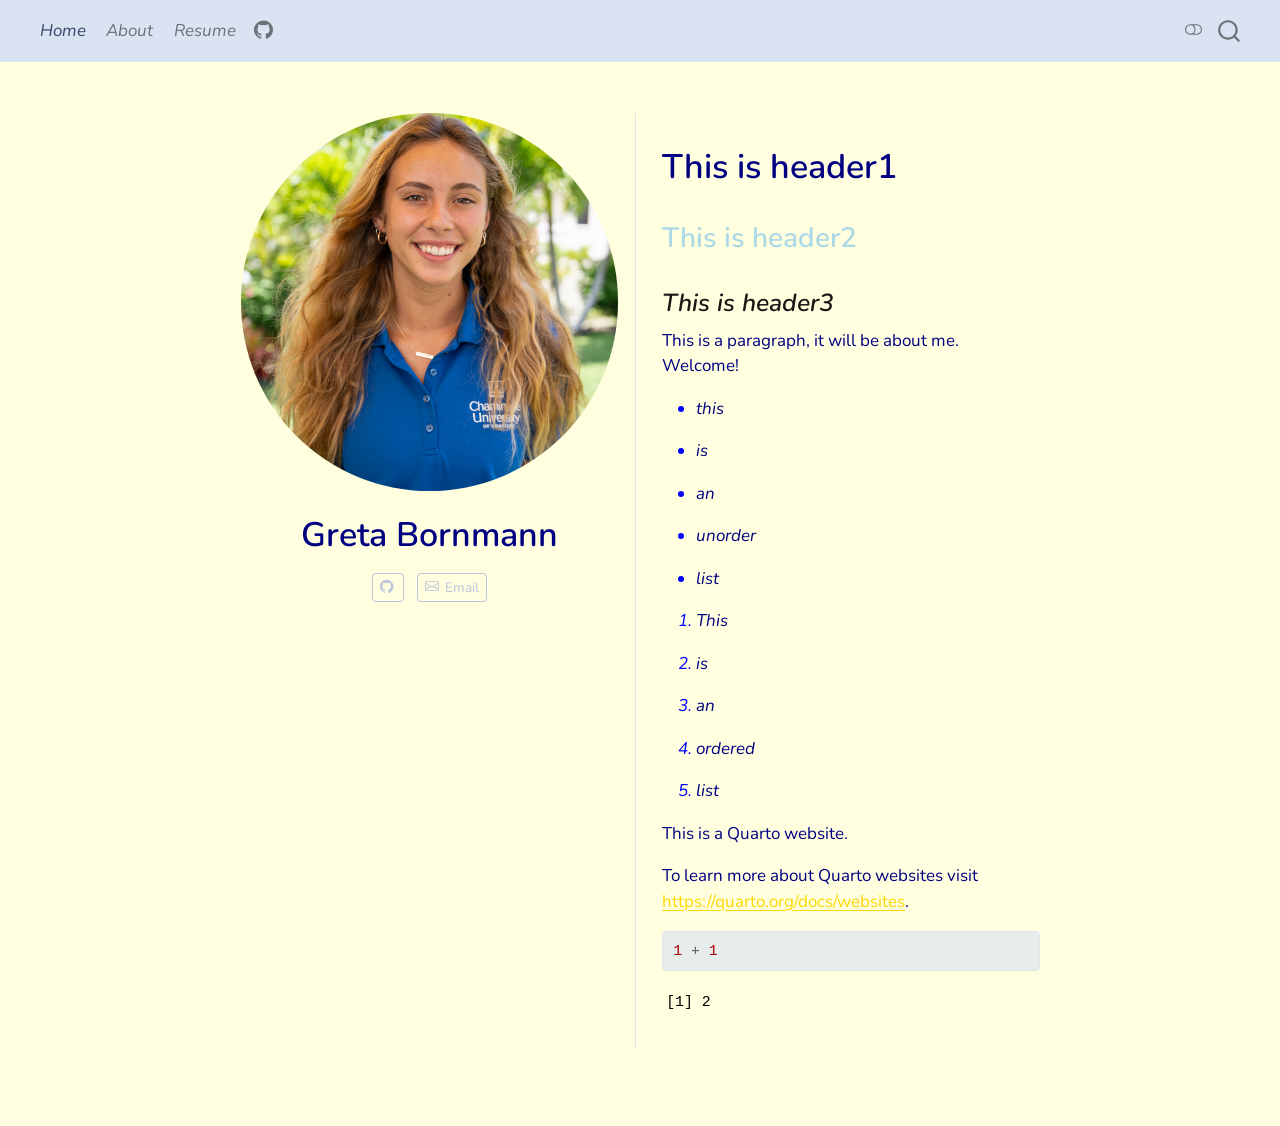
==== commit 3c2514f2: "Friday!" ====
--- a/docs/index.html
+++ b/docs/index.html
@@ -284,11 +284,6 @@
   <header id="quarto-header" class="headroom fixed-top">
     <nav class="navbar navbar-expand-lg " data-bs-theme="dark">
       <div class="navbar-container container-fluid">
-      <div class="navbar-brand-container mx-auto">
-    <a class="navbar-brand" href="./index.html">
-    <span class="navbar-title">Greta Bornmann</span>
-    </a>
-  </div>
             <div id="quarto-search" class="" title="Search"></div>
           <button class="navbar-toggler" type="button" data-bs-toggle="collapse" data-bs-target="#navbarCollapse" aria-controls="navbarCollapse" role="menu" aria-expanded="false" aria-label="Toggle navigation" onclick="if (window.quartoToggleHeadroom) { window.quartoToggleHeadroom(); }">
   <span class="navbar-toggler-icon"></span>
@@ -302,6 +297,15 @@
   <li class="nav-item">
     <a class="nav-link" href="./about.html"> 
 <span class="menu-text">About</span></a>
+  </li>  
+  <li class="nav-item">
+    <a class="nav-link" href="./resume.html"> 
+<span class="menu-text">Resume</span></a>
+  </li>  
+  <li class="nav-item compact">
+    <a class="nav-link" href="https://github.com/dashboard" target="blank"> <i class="bi bi-github" role="img">
+</i> 
+<span class="menu-text"></span></a>
   </li>  
 </ul>
           </div> <!-- /navcollapse -->
@@ -341,6 +345,27 @@
   </div>
   <div class="about-contents"><main class="content" id="quarto-document-content">
 
+<section id="this-is-header1" class="level1">
+<h1>This is header1</h1>
+<section id="this-is-header2" class="level2">
+<h2 data-anchor-id="this-is-header2">This is header2</h2>
+<section id="this-is-header3" class="level3">
+<h3 data-anchor-id="this-is-header3">This is header3</h3>
+<p>This is a paragraph, it will be about me. Welcome!</p>
+<ul>
+<li><p>this</p></li>
+<li><p>is</p></li>
+<li><p>an</p></li>
+<li><p>unorder</p></li>
+<li><p>list</p></li>
+</ul>
+<ol type="1">
+<li><p>This</p></li>
+<li><p>is</p></li>
+<li><p>an</p></li>
+<li><p>ordered</p></li>
+<li><p>list</p></li>
+</ol>
 <p>This is a Quarto website.</p>
 <p>To learn more about Quarto websites visit <a href="https://quarto.org/docs/websites" class="uri">https://quarto.org/docs/websites</a>.</p>
 <div class="cell">
@@ -351,6 +376,9 @@
 </div>
 
 
+</section>
+</section>
+</section>
 </main></div>
 </div>
  <!-- /main -->
--- a/docs/styles.css
+++ b/docs/styles.css
@@ -0,0 +1,27 @@
+/* css styles */
+h1, p {
+  color :navy;
+}
+
+h2 {
+  color:lightblue;
+}
+
+h3 {
+  color:black;
+  font-style: italic;
+  
+}
+
+body {
+  background-color :lightyellow;
+}
+
+ol, ul {
+  color:blue;
+  font-style:italic;
+}
+
+a {
+  color:gold;
+}
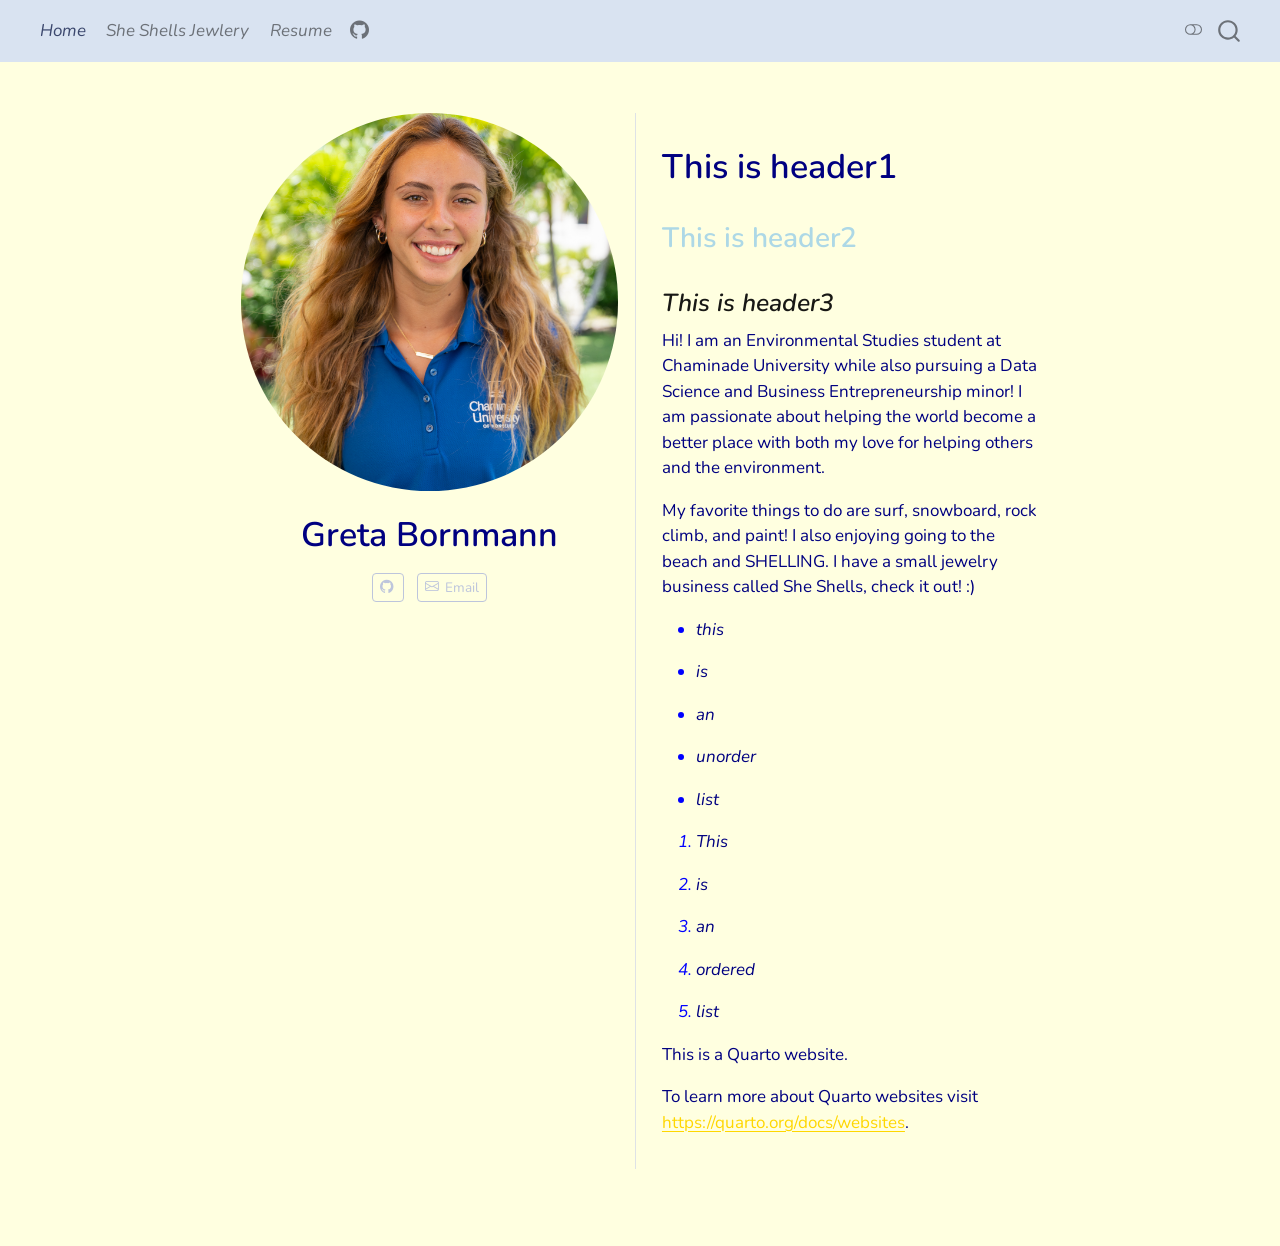
==== commit 577a86a2: "10/26" ====
--- a/docs/index.html
+++ b/docs/index.html
@@ -25,41 +25,6 @@
   width: 0.8em;
   margin: 0 0.8em 0.2em -1em; /* quarto-specific, see https://github.com/quarto-dev/quarto-cli/issues/4556 */ 
   vertical-align: middle;
-}
-/* CSS for syntax highlighting */
-html { -webkit-text-size-adjust: 100%; }
-pre > code.sourceCode { white-space: pre; position: relative; }
-pre > code.sourceCode > span { display: inline-block; line-height: 1.25; }
-pre > code.sourceCode > span:empty { height: 1.2em; }
-.sourceCode { overflow: visible; }
-code.sourceCode > span { color: inherit; text-decoration: inherit; }
-div.sourceCode { margin: 1em 0; }
-pre.sourceCode { margin: 0; }
-@media screen {
-div.sourceCode { overflow: auto; }
-}
-@media print {
-pre > code.sourceCode { white-space: pre-wrap; }
-pre > code.sourceCode > span { text-indent: -5em; padding-left: 5em; }
-}
-pre.numberSource code
-  { counter-reset: source-line 0; }
-pre.numberSource code > span
-  { position: relative; left: -4em; counter-increment: source-line; }
-pre.numberSource code > span > a:first-child::before
-  { content: counter(source-line);
-    position: relative; left: -1em; text-align: right; vertical-align: baseline;
-    border: none; display: inline-block;
-    -webkit-touch-callout: none; -webkit-user-select: none;
-    -khtml-user-select: none; -moz-user-select: none;
-    -ms-user-select: none; user-select: none;
-    padding: 0 4px; width: 4em;
-  }
-pre.numberSource { margin-left: 3em;  padding-left: 4px; }
-div.sourceCode
-  {   }
-@media screen {
-pre > code.sourceCode > span > a:first-child::before { text-decoration: underline; }
 }
 </style>
 
@@ -295,8 +260,8 @@
 <span class="menu-text">Home</span></a>
   </li>  
   <li class="nav-item">
-    <a class="nav-link" href="./about.html"> 
-<span class="menu-text">About</span></a>
+    <a class="nav-link" href="./sheshells.html"> 
+<span class="menu-text">She Shells Jewlery</span></a>
   </li>  
   <li class="nav-item">
     <a class="nav-link" href="./resume.html"> 
@@ -351,7 +316,8 @@
 <h2 data-anchor-id="this-is-header2">This is header2</h2>
 <section id="this-is-header3" class="level3">
 <h3 data-anchor-id="this-is-header3">This is header3</h3>
-<p>This is a paragraph, it will be about me. Welcome!</p>
+<p>Hi! I am an Environmental Studies student at Chaminade University while also pursuing a Data Science and Business Entrepreneurship minor! I am passionate about helping the world become a better place with both my love for helping others and the environment.</p>
+<p>My favorite things to do are surf, snowboard, rock climb, and paint! I also enjoying going to the beach and SHELLING. I have a small jewelry business called She Shells, check it out! :)</p>
 <ul>
 <li><p>this</p></li>
 <li><p>is</p></li>
@@ -368,12 +334,6 @@
 </ol>
 <p>This is a Quarto website.</p>
 <p>To learn more about Quarto websites visit <a href="https://quarto.org/docs/websites" class="uri">https://quarto.org/docs/websites</a>.</p>
-<div class="cell">
-<div class="code-copy-outer-scaffold"><div class="sourceCode cell-code" id="cb1"><pre class="sourceCode r code-with-copy"><code class="sourceCode r"><span id="cb1-1"><a href="#cb1-1" aria-hidden="true" tabindex="-1"></a><span class="dv">1</span> <span class="sc">+</span> <span class="dv">1</span></span></code></pre></div><button title="Copy to Clipboard" class="code-copy-button"><i class="bi"></i></button></div>
-<div class="cell-output cell-output-stdout">
-<pre><code>[1] 2</code></pre>
-</div>
-</div>
 
 
 </section>
